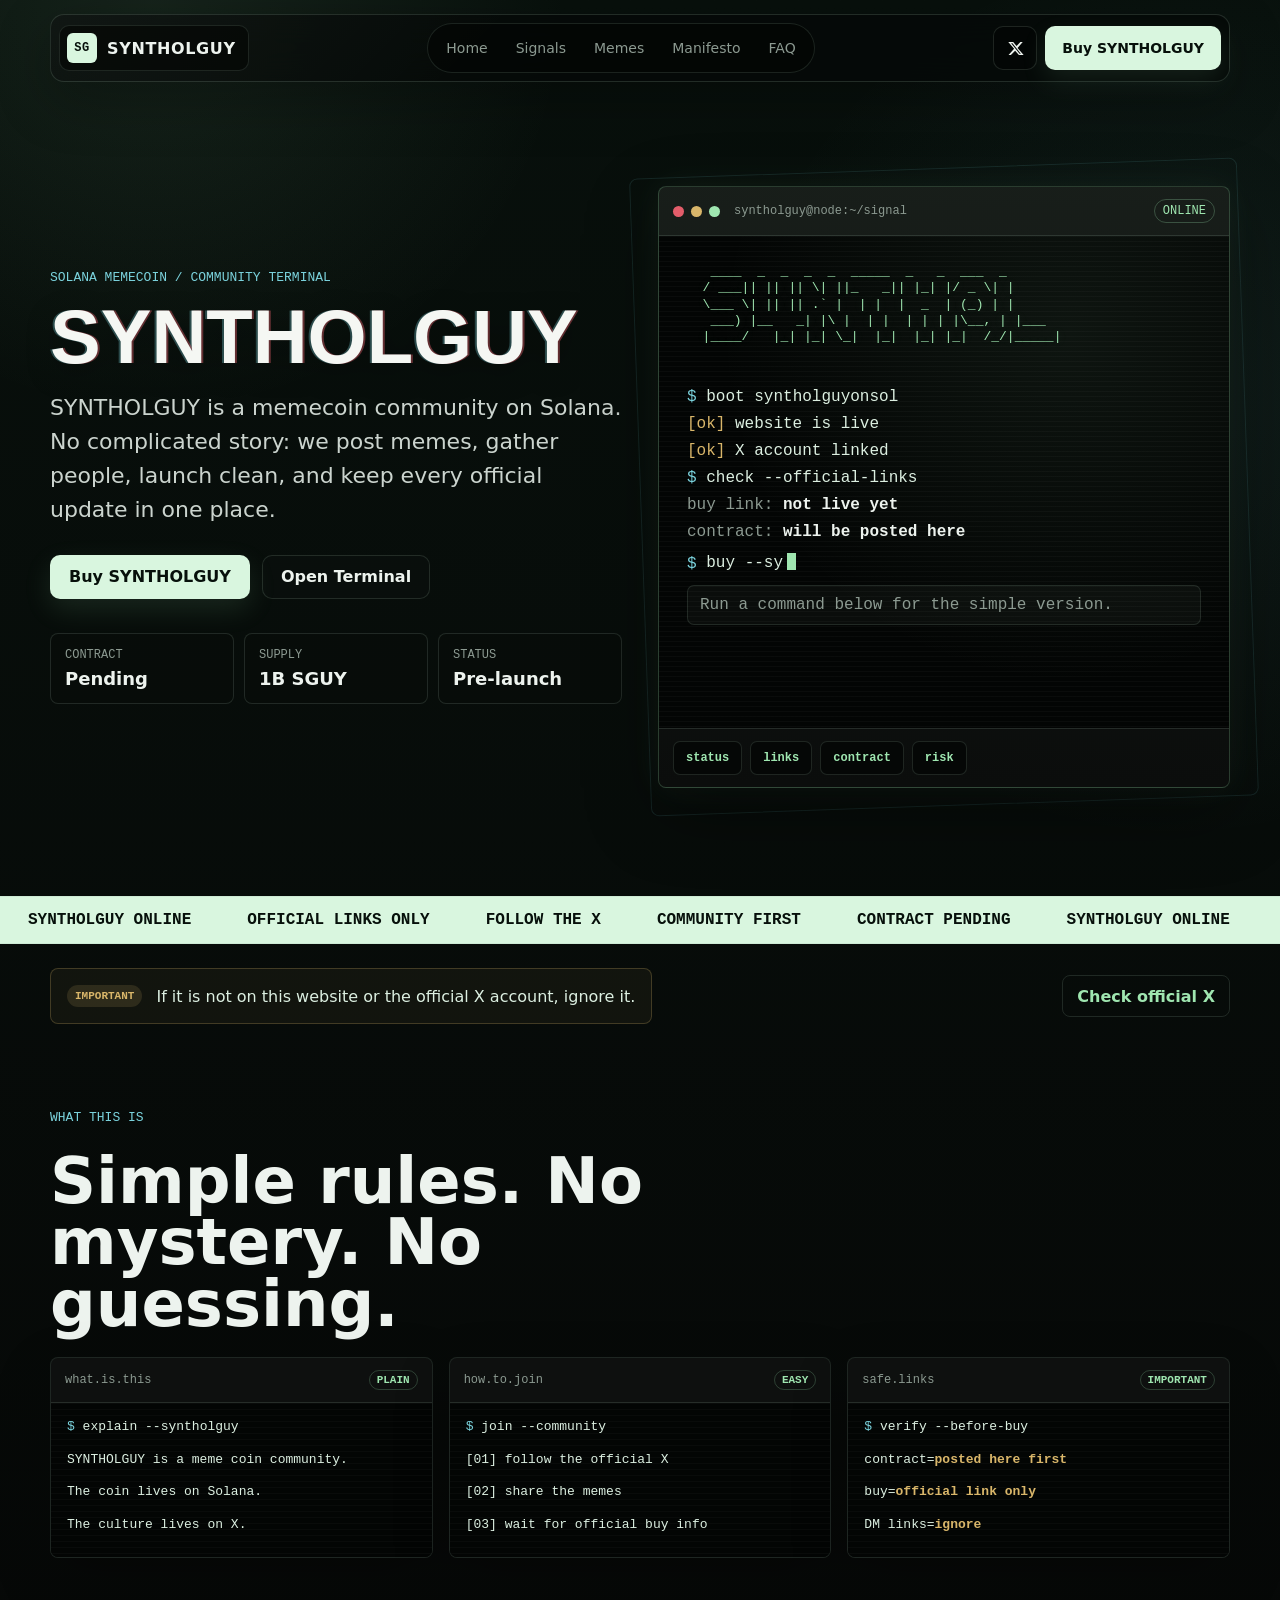
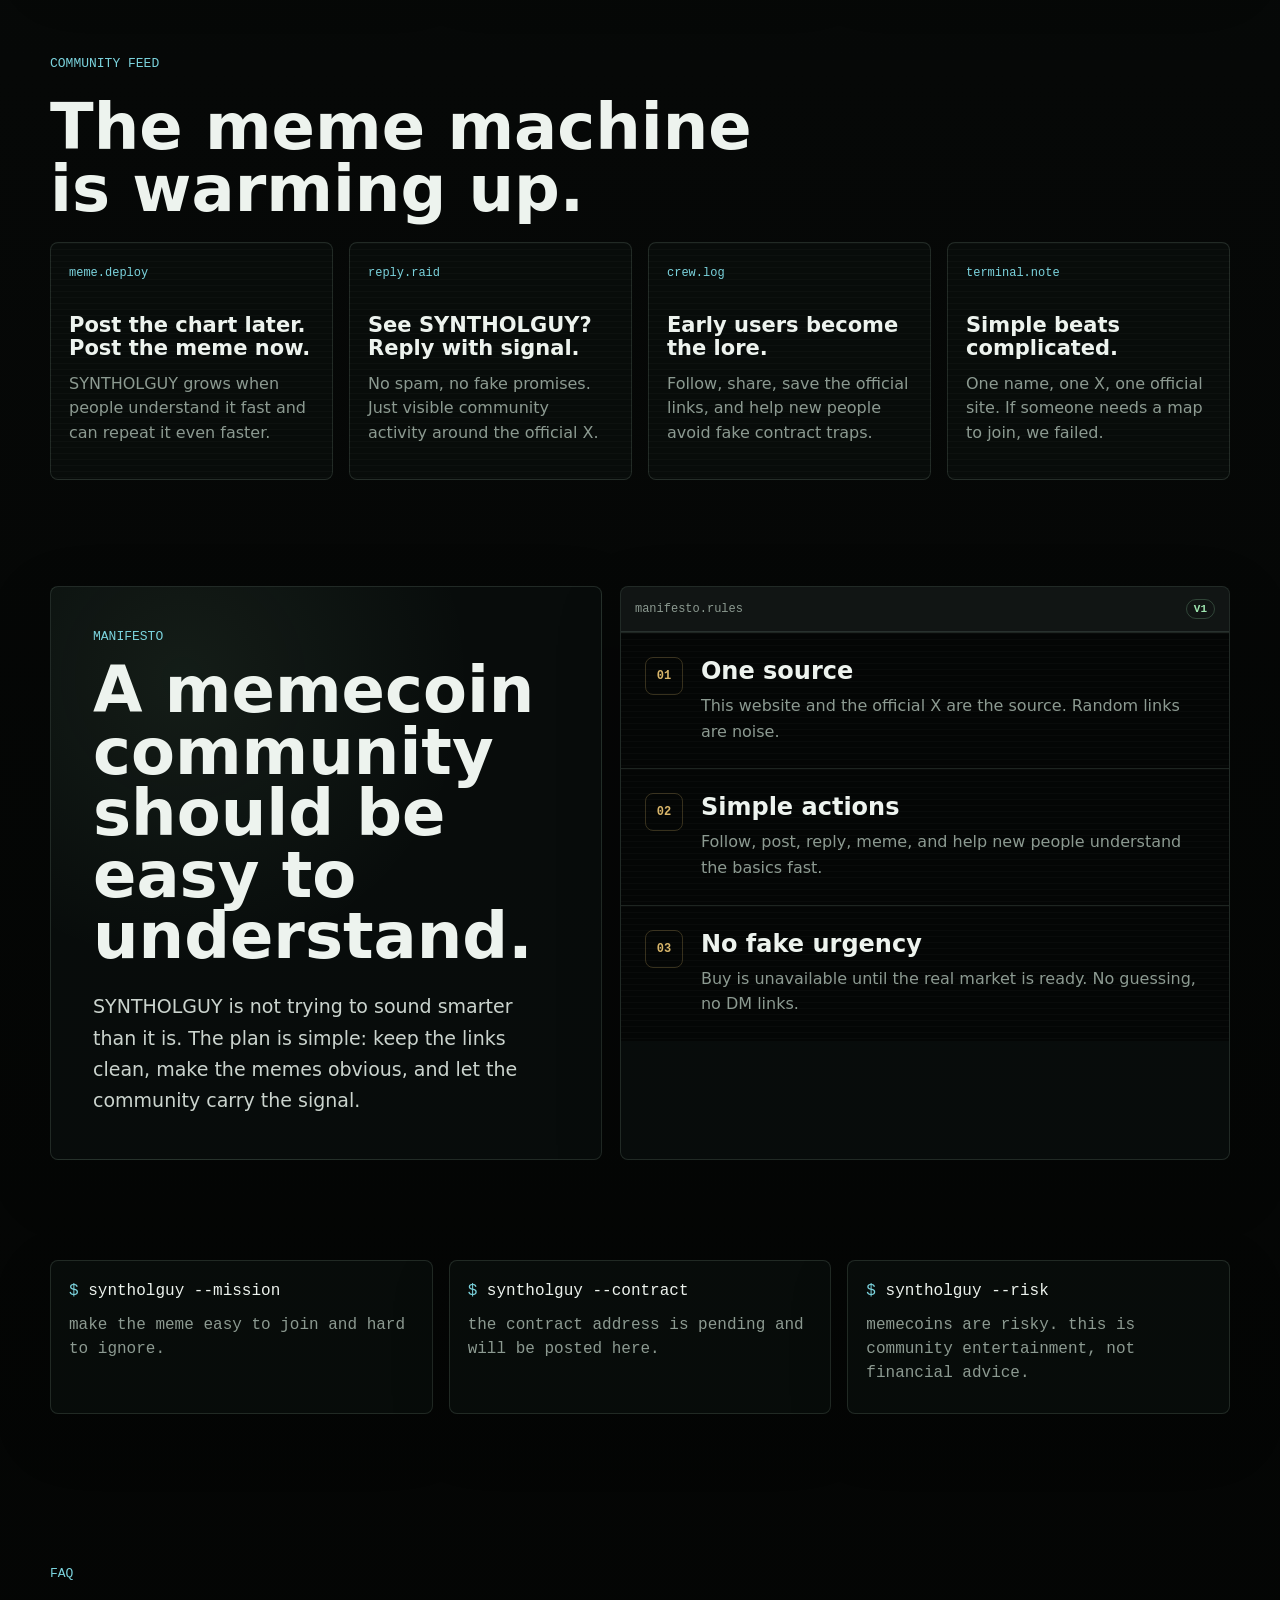
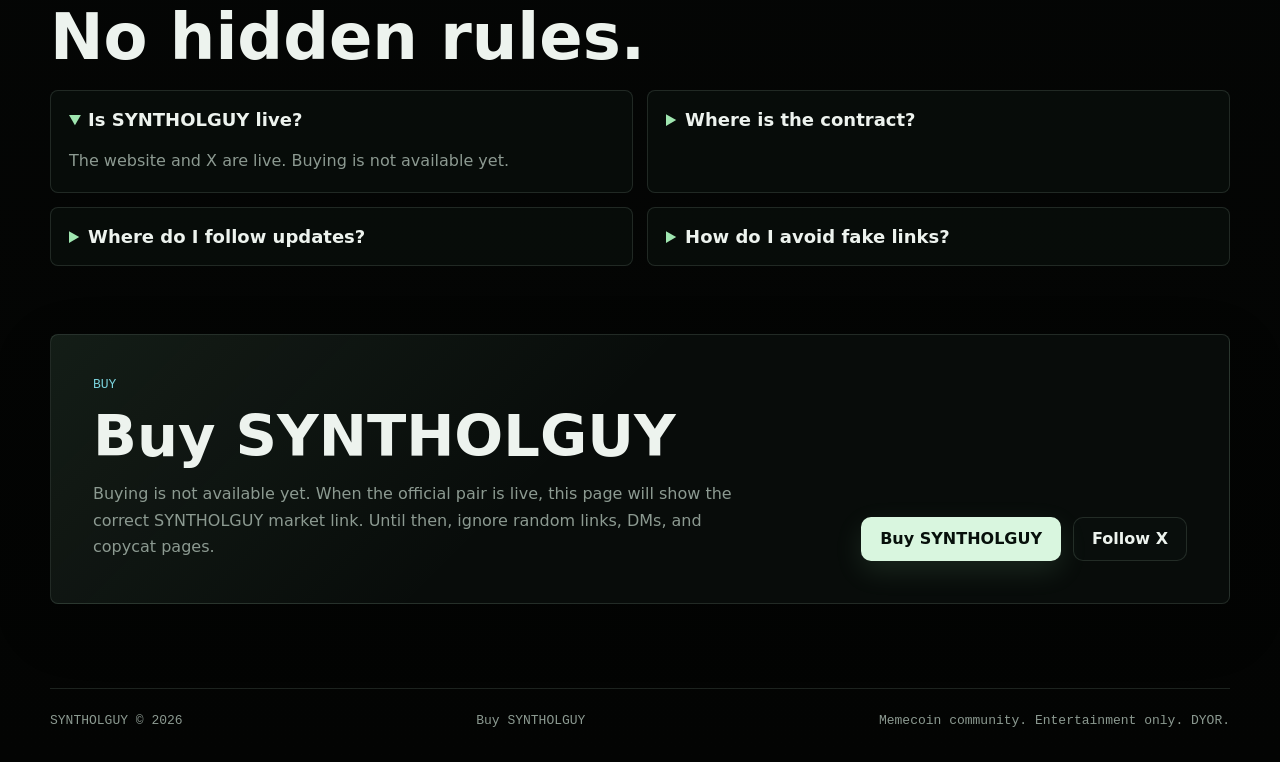
==== index.html @ f920317d "first for synthol guy" ====
<!DOCTYPE html>
<html lang="en">
<head>
  <meta charset="UTF-8">
  <meta name="viewport" content="width=device-width, initial-scale=1.0">
  <meta name="description" content="SYNTHOLGUY is a simple community memecoin hub on Solana. Follow the signal, join the memes, and wait for the official buy link.">
  <title>SYNTHOLGUY | Community Terminal</title>
  <link rel="stylesheet" href="styles.css">
</head>
<body>
  <div class="noise" aria-hidden="true"></div>

  <header class="site-header">
    <div class="nav-shell">
      <a class="brand" href="#top" aria-label="SYNTHOLGUY home">
        <span class="brand-mark">SG</span>
        <span>SYNTHOLGUY</span>
      </a>

      <nav class="nav-links" aria-label="Primary navigation">
        <a href="#top">Home</a>
        <a href="#signals">Signals</a>
        <a href="#memes">Memes</a>
        <a href="#manifesto">Manifesto</a>
        <a href="#faq">FAQ</a>
      </nav>

      <div class="nav-actions">
        <a class="x-link" href="https://x.com/syntholguyonsol" target="_blank" rel="noopener noreferrer" aria-label="SYNTHOLGUY on X">
          <svg viewBox="0 0 24 24" aria-hidden="true">
            <path d="M18.9 2.8h3.3l-7.3 8.4 8.6 10h-6.7l-5.3-6.2-6 6.2H2.2l7.8-8.9L1.8 2.8h6.9l4.8 5.6 5.4-5.6Zm-1.2 16.6h1.8L7.7 4.5H5.8l11.9 14.9Z"/>
          </svg>
        </a>
        <button class="nav-cta buy-unavailable" type="button" data-tooltip="Unavailable yet">Buy SYNTHOLGUY</button>
      </div>
    </div>
  </header>

  <main id="top">
    <section class="hero section-shell">
      <div class="hero-copy">
        <p class="eyebrow">Solana memecoin / community terminal</p>
        <h1>SYNTHOLGUY</h1>
        <p class="hero-lede">
          SYNTHOLGUY is a memecoin community on Solana. No complicated story:
          we post memes, gather people, launch clean, and keep every official update in one place.
        </p>

        <div class="hero-actions" aria-label="Primary actions">
          <button class="button primary buy-unavailable" type="button" data-tooltip="Unavailable yet">Buy SYNTHOLGUY</button>
          <a class="button ghost" href="#terminal">Open Terminal</a>
        </div>

        <dl class="quick-stats" aria-label="SYNTHOLGUY quick stats">
          <div>
            <dt>Contract</dt>
            <dd>Pending</dd>
          </div>
          <div>
            <dt>Supply</dt>
            <dd>1B SGUY</dd>
          </div>
          <div>
            <dt>Status</dt>
            <dd>Pre-launch</dd>
          </div>
        </dl>
      </div>

      <div class="hero-terminal-wrap" id="terminal">
        <div class="terminal-card">
          <div class="terminal-topbar">
            <div class="window-controls" aria-hidden="true">
              <span></span>
              <span></span>
              <span></span>
            </div>
            <span class="terminal-title">syntholguy@node:~/signal</span>
            <span class="terminal-status">ONLINE</span>
          </div>

          <div class="terminal-screen" aria-label="SYNTHOLGUY terminal screen">
            <pre class="ascii-logo" aria-hidden="true">
   ____  _  _  _  _  _____  _   _  ___  _
  / ___|| || || \| ||_   _|| |_| |/ _ \| |
  \___ \| || || .` |  | |  |  _  | (_) | |
   ___) |__   _| |\ |  | |  | | | |\__, | |___
  |____/   |_| |_| \_|  |_|  |_| |_|  /_/|_____|
            </pre>
            <div class="terminal-lines">
              <p><span class="prompt">$</span> boot syntholguyonsol</p>
              <p><span class="muted">[ok]</span> website is live</p>
              <p><span class="muted">[ok]</span> X account linked</p>
              <p><span class="prompt">$</span> check --official-links</p>
              <p class="output">buy link: <strong>not live yet</strong></p>
              <p class="output">contract: <strong>will be posted here</strong></p>
              <p><span class="prompt">$</span> <span id="typed-command">buy --syntholguy</span><span class="caret"></span></p>
              <div class="terminal-response" id="terminal-response" aria-live="polite">
                <p>Run a command below for the simple version.</p>
              </div>
            </div>
          </div>

          <div class="terminal-command-bar" aria-label="Terminal command shortcuts">
            <button type="button" data-terminal-command="status">status</button>
            <button type="button" data-terminal-command="links">links</button>
            <button type="button" data-terminal-command="contract">contract</button>
            <button type="button" data-terminal-command="risk">risk</button>
          </div>
        </div>
      </div>
    </section>

    <section class="ticker" aria-label="SYNTHOLGUY signal ticker">
      <div class="ticker-track">
        <span>SYNTHOLGUY ONLINE</span>
        <span>OFFICIAL LINKS ONLY</span>
        <span>FOLLOW THE X</span>
        <span>COMMUNITY FIRST</span>
        <span>CONTRACT PENDING</span>
        <span>SYNTHOLGUY ONLINE</span>
        <span>OFFICIAL LINKS ONLY</span>
        <span>FOLLOW THE X</span>
        <span>COMMUNITY FIRST</span>
        <span>CONTRACT PENDING</span>
      </div>
    </section>

    <section class="warning-strip section-shell" aria-label="Official link warning">
      <div>
        <span class="warning-label">Important</span>
        <p>If it is not on this website or the official X account, ignore it.</p>
      </div>
      <a href="https://x.com/syntholguyonsol" target="_blank" rel="noopener noreferrer">Check official X</a>
    </section>

    <section class="terminal-lab section-shell" id="signals">
      <div class="section-heading compact-heading">
        <p class="eyebrow">What this is</p>
        <h2>Simple rules. No mystery. No guessing.</h2>
      </div>

      <div class="terminal-grid">
        <article class="terminal-mini">
          <div class="terminal-mini-top">
            <span>what.is.this</span>
            <strong>plain</strong>
          </div>
          <div class="terminal-mini-body">
            <p><span>$</span> explain --syntholguy</p>
            <p>SYNTHOLGUY is a meme coin community.</p>
            <p>The coin lives on Solana.</p>
            <p>The culture lives on X.</p>
          </div>
        </article>

        <article class="terminal-mini">
          <div class="terminal-mini-top">
            <span>how.to.join</span>
            <strong>easy</strong>
          </div>
          <div class="terminal-mini-body">
            <p><span>$</span> join --community</p>
            <p>[01] follow the official X</p>
            <p>[02] share the memes</p>
            <p>[03] wait for official buy info</p>
          </div>
        </article>

        <article class="terminal-mini">
          <div class="terminal-mini-top">
            <span>safe.links</span>
            <strong>important</strong>
          </div>
          <div class="terminal-mini-body">
            <p><span>$</span> verify --before-buy</p>
            <p>contract=<strong>posted here first</strong></p>
            <p>buy=<strong>official link only</strong></p>
            <p>DM links=<strong>ignore</strong></p>
          </div>
        </article>
      </div>
    </section>

    <section class="meme-wall section-shell" id="memes">
      <div class="section-heading compact-heading">
        <p class="eyebrow">Community feed</p>
        <h2>The meme machine is warming up.</h2>
      </div>

      <div class="meme-grid">
        <article class="meme-card">
          <span>meme.deploy</span>
          <h3>Post the chart later. Post the meme now.</h3>
          <p>SYNTHOLGUY grows when people understand it fast and can repeat it even faster.</p>
        </article>
        <article class="meme-card">
          <span>reply.raid</span>
          <h3>See SYNTHOLGUY? Reply with signal.</h3>
          <p>No spam, no fake promises. Just visible community activity around the official X.</p>
        </article>
        <article class="meme-card">
          <span>crew.log</span>
          <h3>Early users become the lore.</h3>
          <p>Follow, share, save the official links, and help new people avoid fake contract traps.</p>
        </article>
        <article class="meme-card">
          <span>terminal.note</span>
          <h3>Simple beats complicated.</h3>
          <p>One name, one X, one official site. If someone needs a map to join, we failed.</p>
        </article>
      </div>
    </section>

    <section class="manifesto section-shell" id="manifesto">
      <div class="manifesto-panel">
        <div class="manifesto-copy">
          <p class="eyebrow">Manifesto</p>
          <h2>A memecoin community should be easy to understand.</h2>
          <p>
            SYNTHOLGUY is not trying to sound smarter than it is. The plan is simple:
            keep the links clean, make the memes obvious, and let the community carry the signal.
          </p>
        </div>

        <div class="manifesto-terminal" aria-label="SYNTHOLGUY manifesto rules">
          <div class="terminal-mini-top">
            <span>manifesto.rules</span>
            <strong>v1</strong>
          </div>
          <ol>
            <li>
              <span>01</span>
              <div>
                <h3>One source</h3>
                <p>This website and the official X are the source. Random links are noise.</p>
              </div>
            </li>
            <li>
              <span>02</span>
              <div>
                <h3>Simple actions</h3>
                <p>Follow, post, reply, meme, and help new people understand the basics fast.</p>
              </div>
            </li>
            <li>
              <span>03</span>
              <div>
                <h3>No fake urgency</h3>
                <p>Buy is unavailable until the real market is ready. No guessing, no DM links.</p>
              </div>
            </li>
          </ol>
        </div>
      </div>
    </section>

    <section class="console-strip section-shell" aria-label="Terminal commands">
      <div class="mini-terminal">
        <p><span>$</span> syntholguy --mission</p>
        <p>make the meme easy to join and hard to ignore.</p>
      </div>
      <div class="mini-terminal">
        <p><span>$</span> syntholguy --contract</p>
        <p>the contract address is pending and will be posted here.</p>
      </div>
      <div class="mini-terminal">
        <p><span>$</span> syntholguy --risk</p>
        <p>memecoins are risky. this is community entertainment, not financial advice.</p>
      </div>
    </section>

    <section class="faq section-shell" id="faq">
      <div class="section-heading compact-heading">
        <p class="eyebrow">FAQ</p>
        <h2>No hidden rules.</h2>
      </div>

      <div class="faq-grid">
        <details open>
          <summary>Is SYNTHOLGUY live?</summary>
          <p>The website and X are live. Buying is not available yet.</p>
        </details>
        <details>
          <summary>Where is the contract?</summary>
          <p>The contract is pending. When it is ready, it will be shown clearly on this website and official X.</p>
        </details>
        <details>
          <summary>Where do I follow updates?</summary>
          <p>The community hub is X for now: @syntholguyonsol.</p>
        </details>
        <details>
          <summary>How do I avoid fake links?</summary>
          <p>Use this site and the official X only. Ignore DMs, copycat pages, and random comments with links.</p>
        </details>
      </div>
    </section>

    <section class="join section-shell" id="buy">
      <div class="join-panel">
        <div>
          <p class="eyebrow">Buy</p>
          <h2>Buy SYNTHOLGUY</h2>
          <p>
            Buying is not available yet. When the official pair is live, this page will show the
            correct SYNTHOLGUY market link. Until then, ignore random links, DMs, and copycat pages.
          </p>
        </div>

        <div class="social-actions" aria-label="Social links">
          <button class="button primary buy-unavailable" type="button" aria-label="Buy SYNTHOLGUY unavailable" data-tooltip="Unavailable yet">Buy SYNTHOLGUY</button>
          <a class="button ghost" href="https://x.com/syntholguyonsol" target="_blank" rel="noopener noreferrer" aria-label="SYNTHOLGUY X link">Follow X</a>
        </div>
      </div>
    </section>
  </main>

  <footer class="site-footer">
    <span>SYNTHOLGUY © 2026</span>
    <button class="footer-buy buy-unavailable" type="button" data-tooltip="Unavailable yet">Buy SYNTHOLGUY</button>
    <span>Memecoin community. Entertainment only. DYOR.</span>
  </footer>

  <script src="script.js"></script>
</body>
</html>
---- styles.css ----
:root {
  color-scheme: dark;
  --bg: #060807;
  --panel: #0b100e;
  --panel-strong: #101713;
  --text: #edf3ee;
  --muted: #8c9a91;
  --line: rgba(151, 179, 160, 0.18);
  --green: #9fe6b0;
  --green-strong: #59c779;
  --cyan: #7bd3dd;
  --amber: #d9b66a;
  --red: #e35d6a;
  --yellow: #d9b66a;
  --shadow: 0 24px 70px rgba(0, 0, 0, 0.42);
  --display: Impact, Haettenschweiler, "Arial Narrow Bold", "Segoe UI Black", sans-serif;
  --mono: Consolas, "SFMono-Regular", "Courier New", monospace;
  --sans: Inter, "Segoe UI", system-ui, sans-serif;
}

* {
  box-sizing: border-box;
}

html {
  scroll-behavior: smooth;
}

body {
  min-height: 100vh;
  margin: 0;
  background:
    radial-gradient(circle at 12% 0%, rgba(159, 230, 176, 0.09), transparent 26rem),
    radial-gradient(circle at 92% 10%, rgba(123, 211, 221, 0.07), transparent 28rem),
    linear-gradient(180deg, #08100c 0%, var(--bg) 42%, #030403 100%);
  color: var(--text);
  font-family: var(--sans);
  overflow-x: hidden;
}

a {
  color: inherit;
  text-decoration: none;
}

button {
  border: 0;
  font: inherit;
}

.noise {
  position: fixed;
  inset: 0;
  z-index: -1;
  pointer-events: none;
  opacity: 0.16;
  background-image:
    linear-gradient(rgba(255, 255, 255, 0.035) 1px, transparent 1px),
    linear-gradient(90deg, rgba(255, 255, 255, 0.03) 1px, transparent 1px);
  background-size: 42px 42px;
  mask-image: linear-gradient(to bottom, #000, transparent 82%);
}

.site-header {
  position: sticky;
  top: 0;
  z-index: 10;
  width: min(1180px, calc(100% - 32px));
  margin: 0 auto;
  padding: 14px 0;
}

.nav-shell {
  display: flex;
  align-items: center;
  justify-content: space-between;
  gap: 16px;
  min-height: 62px;
  padding: 8px;
  border: 1px solid rgba(151, 179, 160, 0.2);
  border-radius: 14px;
  background:
    linear-gradient(135deg, rgba(217, 246, 223, 0.045), transparent 38%),
    rgba(6, 9, 8, 0.82);
  box-shadow: 0 18px 54px rgba(0, 0, 0, 0.28);
  backdrop-filter: blur(16px);
}

.brand,
.nav-links {
  border: 1px solid rgba(151, 179, 160, 0.16);
  background: rgba(4, 6, 5, 0.58);
}

.brand {
  display: inline-flex;
  align-items: center;
  gap: 10px;
  min-height: 44px;
  padding: 7px 12px 7px 7px;
  border-radius: 10px;
  font-weight: 700;
  letter-spacing: 0.04em;
  transition: background 180ms ease, border-color 180ms ease;
}

.brand:hover {
  border-color: rgba(217, 246, 223, 0.28);
  background: rgba(217, 246, 223, 0.045);
}

.brand-mark {
  display: grid;
  place-items: center;
  width: 30px;
  height: 30px;
  border-radius: 6px;
  background: #d9f6df;
  color: #07100b;
  font-family: var(--mono);
  font-size: 12px;
}

.nav-links {
  display: flex;
  gap: 4px;
  padding: 6px;
  border-radius: 999px;
}

.nav-links a {
  padding: 10px 12px;
  border-radius: 999px;
  color: var(--muted);
  font-size: 14px;
  transition: color 180ms ease, background 180ms ease;
}

.nav-links a:hover {
  color: var(--text);
  background: rgba(159, 230, 176, 0.08);
}

.nav-actions {
  display: inline-flex;
  align-items: center;
  gap: 8px;
}

.nav-cta,
.button,
.x-link {
  display: inline-flex;
  align-items: center;
  justify-content: center;
  min-height: 44px;
  border-radius: 10px;
  font-weight: 700;
}

.nav-cta {
  padding: 0 16px;
  border: 1px solid rgba(217, 246, 223, 0.3);
  background: #d9f6df;
  color: #07100b;
  font-size: 14px;
  white-space: nowrap;
  box-shadow: 0 10px 26px rgba(159, 230, 176, 0.1);
  transition: transform 180ms ease, box-shadow 180ms ease;
}

.nav-cta:hover {
  transform: translateY(-1px);
  box-shadow: 0 14px 32px rgba(159, 230, 176, 0.16);
}

.x-link {
  width: 44px;
  border: 1px solid rgba(151, 179, 160, 0.18);
  background: rgba(4, 6, 5, 0.62);
  color: var(--text);
  transition: border-color 180ms ease, background 180ms ease, transform 180ms ease;
}

.x-link:hover {
  transform: translateY(-1px);
  border-color: rgba(217, 246, 223, 0.3);
  background: rgba(217, 246, 223, 0.06);
}

.x-link svg {
  width: 17px;
  height: 17px;
  fill: currentColor;
}

.section-shell {
  width: min(1180px, calc(100% - 32px));
  margin: 0 auto;
}

.hero {
  display: grid;
  grid-template-columns: minmax(0, 1fr) minmax(420px, 1fr);
  align-items: center;
  gap: 36px;
  min-height: clamp(680px, calc(100vh - 100px), 860px);
  padding: 58px 0 76px;
}

.hero-copy {
  min-width: 0;
}

.eyebrow {
  margin: 0 0 16px;
  color: var(--cyan);
  font-family: var(--mono);
  font-size: 13px;
  text-transform: uppercase;
}

h1,
h2,
h3,
p {
  margin-top: 0;
}

h1 {
  margin-bottom: 18px;
  font-size: clamp(48px, 6vw, 76px);
  line-height: 0.94;
  letter-spacing: 0;
  font-family: var(--display);
  font-weight: 900;
  text-transform: uppercase;
  white-space: nowrap;
  color: #f5f7f3;
  text-shadow:
    2px 0 0 rgba(227, 93, 106, 0.42),
    -2px 0 0 rgba(123, 211, 221, 0.3),
    0 8px 28px rgba(0, 0, 0, 0.34);
}

h2 {
  max-width: 760px;
  margin-bottom: 0;
  font-size: clamp(34px, 5vw, 68px);
  line-height: 0.96;
  letter-spacing: 0;
  font-weight: 800;
}

h3 {
  margin-bottom: 12px;
  font-size: 24px;
}

.hero-lede {
  max-width: 620px;
  margin-bottom: 28px;
  color: #cbd4ce;
  font-size: clamp(18px, 2vw, 22px);
  line-height: 1.55;
}

.hero-actions,
.social-actions {
  display: flex;
  flex-wrap: wrap;
  gap: 12px;
}

.button {
  padding: 0 18px;
  border: 1px solid transparent;
  transition: transform 180ms ease, border-color 180ms ease, background 180ms ease;
}

.button:hover {
  transform: translateY(-2px);
}

.button.primary {
  background: #d9f6df;
  color: #07100b;
  box-shadow: 0 10px 28px rgba(159, 230, 176, 0.12);
}

.button.ghost {
  border-color: var(--line);
  background: rgba(11, 16, 14, 0.78);
  color: var(--text);
}

.buy-unavailable {
  position: relative;
  cursor: not-allowed;
}

.buy-unavailable::after {
  content: attr(data-tooltip);
  position: absolute;
  left: 50%;
  bottom: calc(100% + 10px);
  z-index: 20;
  width: max-content;
  max-width: 180px;
  padding: 7px 9px;
  border: 1px solid rgba(217, 246, 223, 0.24);
  border-radius: 7px;
  background: rgba(4, 6, 5, 0.96);
  color: var(--green);
  font-family: var(--mono);
  font-size: 11px;
  font-weight: 700;
  letter-spacing: 0;
  line-height: 1;
  opacity: 0;
  pointer-events: none;
  text-transform: uppercase;
  transform: translate(-50%, 4px);
  transition: opacity 160ms ease, transform 160ms ease;
  white-space: nowrap;
  box-shadow: 0 14px 34px rgba(0, 0, 0, 0.34);
}

.buy-unavailable::before {
  content: "";
  position: absolute;
  left: 50%;
  bottom: calc(100% + 5px);
  z-index: 21;
  width: 8px;
  height: 8px;
  border-right: 1px solid rgba(217, 246, 223, 0.24);
  border-bottom: 1px solid rgba(217, 246, 223, 0.24);
  background: rgba(4, 6, 5, 0.96);
  opacity: 0;
  pointer-events: none;
  transform: translate(-50%, 4px) rotate(45deg);
  transition: opacity 160ms ease, transform 160ms ease;
}

.buy-unavailable:hover::after,
.buy-unavailable:focus-visible::after,
.buy-unavailable:hover::before,
.buy-unavailable:focus-visible::before {
  opacity: 1;
  transform: translate(-50%, 0);
}

.buy-unavailable:hover::before,
.buy-unavailable:focus-visible::before {
  transform: translate(-50%, 0) rotate(45deg);
}

.quick-stats {
  display: grid;
  grid-template-columns: repeat(3, minmax(0, 1fr));
  gap: 10px;
  max-width: 620px;
  margin: 34px 0 0;
}

.quick-stats div {
  min-width: 0;
  padding: 14px;
  border: 1px solid var(--line);
  border-radius: 8px;
  background: rgba(9, 13, 11, 0.72);
}

.quick-stats dt {
  margin-bottom: 6px;
  color: var(--muted);
  font-family: var(--mono);
  font-size: 12px;
  text-transform: uppercase;
}

.quick-stats dd {
  margin: 0;
  overflow-wrap: anywhere;
  font-size: 18px;
  font-weight: 700;
}

.hero-terminal-wrap {
  position: relative;
  min-width: 0;
}

.hero-terminal-wrap::before {
  content: "";
  position: absolute;
  inset: -18px;
  z-index: -1;
  border: 1px solid rgba(123, 211, 221, 0.12);
  border-radius: 8px;
  transform: rotate(-2deg);
}

.terminal-card {
  overflow: hidden;
  border: 1px solid rgba(159, 230, 176, 0.24);
  border-radius: 8px;
  background: linear-gradient(180deg, rgba(16, 23, 19, 0.98), rgba(5, 7, 6, 0.99));
  box-shadow: var(--shadow), 0 0 34px rgba(159, 230, 176, 0.08);
}

.terminal-topbar {
  display: grid;
  grid-template-columns: auto 1fr auto;
  align-items: center;
  gap: 14px;
  padding: 12px 14px;
  border-bottom: 1px solid var(--line);
  background: rgba(255, 255, 255, 0.03);
  font-family: var(--mono);
  font-size: 12px;
}

.window-controls {
  display: flex;
  gap: 7px;
}

.window-controls span {
  width: 11px;
  height: 11px;
  border-radius: 999px;
  background: var(--red);
}

.window-controls span:nth-child(2) {
  background: var(--yellow);
}

.window-controls span:nth-child(3) {
  background: var(--green);
}

.terminal-title {
  min-width: 0;
  overflow: hidden;
  color: var(--muted);
  text-overflow: ellipsis;
  white-space: nowrap;
}

.terminal-status {
  padding: 4px 8px;
  border: 1px solid rgba(159, 230, 176, 0.26);
  border-radius: 999px;
  color: var(--green);
}

.terminal-screen {
  min-height: 492px;
  padding: clamp(18px, 3vw, 28px);
  background:
    repeating-linear-gradient(180deg, rgba(255, 255, 255, 0.026) 0 1px, transparent 1px 5px),
    radial-gradient(circle at 72% 20%, rgba(159, 230, 176, 0.07), transparent 22rem),
    #030504;
  font-family: var(--mono);
}

.terminal-command-bar {
  display: flex;
  flex-wrap: wrap;
  gap: 8px;
  padding: 12px 14px;
  border-top: 1px solid var(--line);
  background: rgba(255, 255, 255, 0.025);
}

.terminal-command-bar button {
  min-height: 34px;
  padding: 0 12px;
  border: 1px solid rgba(151, 179, 160, 0.18);
  border-radius: 7px;
  background: rgba(4, 6, 5, 0.72);
  color: var(--green);
  cursor: pointer;
  font-family: var(--mono);
  font-size: 12px;
  font-weight: 700;
  transition: background 160ms ease, border-color 160ms ease, transform 160ms ease;
}

.terminal-command-bar button:hover,
.terminal-command-bar button:focus-visible {
  border-color: rgba(217, 246, 223, 0.3);
  background: rgba(217, 246, 223, 0.06);
  transform: translateY(-1px);
}

.ascii-logo {
  margin: 0 0 26px;
  color: var(--green);
  font-size: clamp(8px, 1.2vw, 13px);
  line-height: 1.25;
  white-space: pre;
  text-shadow: 0 0 10px rgba(159, 230, 176, 0.18);
}

.terminal-lines {
  display: grid;
  gap: 9px;
  color: #dcefe1;
  font-size: clamp(13px, 1.4vw, 16px);
}

.terminal-lines p {
  margin: 0;
  overflow-wrap: anywhere;
}

.terminal-response {
  margin-top: 4px;
  padding: 10px 12px;
  border: 1px solid rgba(151, 179, 160, 0.16);
  border-radius: 7px;
  background: rgba(217, 246, 223, 0.035);
  color: var(--muted);
}

.terminal-response p {
  margin: 0;
}

.prompt {
  color: var(--cyan);
}

.muted {
  color: var(--amber);
}

.output {
  color: var(--muted);
}

.output strong {
  color: var(--text);
}

.caret {
  display: inline-block;
  width: 9px;
  height: 1.1em;
  margin-left: 4px;
  transform: translateY(3px);
  background: var(--green);
  animation: blink 1s steps(2, start) infinite;
}

@keyframes blink {
  50% {
    opacity: 0;
  }
}

.ticker {
  overflow: hidden;
  border-block: 1px solid var(--line);
  background: #d9f6df;
  color: #07100b;
  font-family: var(--mono);
  font-weight: 700;
}

.ticker-track {
  display: flex;
  width: max-content;
  animation: ticker 24s linear infinite;
}

.ticker span {
  padding: 14px 28px;
  white-space: nowrap;
}

@keyframes ticker {
  to {
    transform: translateX(-50%);
  }
}

.manifesto {
  padding: 86px 0 44px;
}

.manifesto-panel {
  display: grid;
  grid-template-columns: minmax(0, 0.95fr) minmax(420px, 1.05fr);
  gap: 18px;
  align-items: stretch;
}

.manifesto-copy,
.manifesto-terminal {
  border: 1px solid var(--line);
  border-radius: 8px;
  background: rgba(10, 15, 13, 0.78);
  box-shadow: 0 22px 64px rgba(0, 0, 0, 0.22);
}

.manifesto-copy {
  display: flex;
  flex-direction: column;
  justify-content: space-between;
  min-height: 420px;
  padding: clamp(24px, 4vw, 42px);
  background:
    radial-gradient(circle at 24% 16%, rgba(159, 230, 176, 0.08), transparent 18rem),
    rgba(10, 15, 13, 0.78);
}

.manifesto-copy h2 {
  max-width: 620px;
  margin-bottom: 24px;
}

.manifesto-copy > p:last-child {
  max-width: 620px;
  margin-bottom: 0;
  color: #cbd4ce;
  font-size: 19px;
  line-height: 1.65;
}

.manifesto-terminal {
  overflow: hidden;
}

.manifesto-terminal ol {
  display: grid;
  gap: 0;
  margin: 0;
  padding: 0;
  list-style: none;
}

.manifesto-terminal li {
  display: grid;
  grid-template-columns: auto 1fr;
  gap: 18px;
  padding: 24px;
  border-top: 1px solid var(--line);
  background:
    repeating-linear-gradient(180deg, rgba(255, 255, 255, 0.018) 0 1px, transparent 1px 6px),
    rgba(3, 5, 4, 0.72);
}

.manifesto-terminal li > span {
  display: grid;
  place-items: center;
  width: 38px;
  height: 38px;
  border: 1px solid rgba(217, 182, 106, 0.24);
  border-radius: 8px;
  color: var(--amber);
  font-family: var(--mono);
  font-size: 12px;
  font-weight: 700;
}

.manifesto-terminal h3 {
  margin-bottom: 8px;
  font-size: 24px;
}

.manifesto-terminal p {
  margin-bottom: 0;
  color: var(--muted);
  line-height: 1.6;
}

.warning-strip {
  padding: 24px 0 0;
}

.warning-strip > div,
.warning-strip {
  display: flex;
  align-items: center;
  gap: 14px;
}

.warning-strip {
  justify-content: space-between;
}

.warning-strip > div {
  min-width: 0;
  flex-wrap: wrap;
  padding: 16px;
  border: 1px solid rgba(217, 182, 106, 0.24);
  border-radius: 8px;
  background: rgba(217, 182, 106, 0.055);
}

.warning-label {
  padding: 5px 8px;
  border-radius: 999px;
  background: rgba(217, 182, 106, 0.14);
  color: var(--amber);
  font-family: var(--mono);
  font-size: 11px;
  font-weight: 700;
  text-transform: uppercase;
}

.warning-strip p {
  margin: 0;
  color: #dcefe1;
}

.warning-strip a {
  display: inline-flex;
  align-items: center;
  justify-content: center;
  min-height: 42px;
  padding: 0 14px;
  border: 1px solid var(--line);
  border-radius: 8px;
  color: var(--green);
  font-weight: 700;
  white-space: nowrap;
}

.section-heading {
  display: grid;
  gap: 10px;
  margin-bottom: 34px;
}

.compact-heading {
  margin-bottom: 22px;
}

.terminal-lab {
  padding: 86px 0 26px;
}

.terminal-grid {
  display: grid;
  grid-template-columns: repeat(3, minmax(0, 1fr));
  gap: 16px;
}

.terminal-mini {
  overflow: hidden;
  border: 1px solid rgba(151, 179, 160, 0.18);
  border-radius: 8px;
  background: rgba(5, 8, 7, 0.82);
  box-shadow: 0 20px 56px rgba(0, 0, 0, 0.22);
}

.terminal-mini-top {
  display: flex;
  align-items: center;
  justify-content: space-between;
  gap: 12px;
  padding: 12px 14px;
  border-bottom: 1px solid var(--line);
  background: rgba(255, 255, 255, 0.035);
  color: var(--muted);
  font-family: var(--mono);
  font-size: 12px;
}

.terminal-mini-top strong {
  padding: 3px 7px;
  border: 1px solid rgba(159, 230, 176, 0.22);
  border-radius: 999px;
  color: var(--green);
  font-size: 11px;
  text-transform: uppercase;
}

.terminal-mini-body {
  display: grid;
  gap: 8px;
  min-height: 154px;
  padding: 16px;
  background:
    repeating-linear-gradient(180deg, rgba(255, 255, 255, 0.022) 0 1px, transparent 1px 6px),
    #030504;
  color: #dcefe1;
  font-family: var(--mono);
  font-size: 13px;
}

.terminal-mini-body p {
  margin: 0;
  overflow-wrap: anywhere;
}

.terminal-mini-body span {
  color: var(--cyan);
}

.terminal-mini-body strong {
  color: var(--amber);
}

.feature-grid {
  display: grid;
  grid-template-columns: repeat(3, minmax(0, 1fr));
  gap: 16px;
}

.meme-wall,
.faq {
  padding: 72px 0 20px;
}

.meme-grid {
  display: grid;
  grid-template-columns: repeat(4, minmax(0, 1fr));
  gap: 16px;
}

.meme-card {
  min-height: 238px;
  padding: 18px;
  border: 1px solid var(--line);
  border-radius: 8px;
  background:
    repeating-linear-gradient(180deg, rgba(255, 255, 255, 0.018) 0 1px, transparent 1px 6px),
    rgba(10, 15, 13, 0.76);
}

.meme-card span {
  display: inline-flex;
  margin-bottom: 34px;
  color: var(--cyan);
  font-family: var(--mono);
  font-size: 12px;
}

.meme-card h3 {
  font-size: 21px;
  line-height: 1.08;
}

.meme-card p {
  margin-bottom: 0;
  color: var(--muted);
  line-height: 1.55;
}

.faq-grid {
  display: grid;
  grid-template-columns: repeat(2, minmax(0, 1fr));
  gap: 14px;
}

.faq details {
  border: 1px solid var(--line);
  border-radius: 8px;
  background: rgba(10, 15, 13, 0.76);
  overflow: hidden;
}

.faq summary {
  cursor: pointer;
  padding: 18px;
  color: var(--text);
  font-size: 18px;
  font-weight: 800;
}

.faq summary::marker {
  color: var(--green);
}

.faq details p {
  margin: 0;
  padding: 0 18px 18px;
  color: var(--muted);
  line-height: 1.6;
}

.feature-card,
.mini-terminal,
.join-panel {
  border: 1px solid var(--line);
  border-radius: 8px;
  background: rgba(10, 15, 13, 0.76);
  box-shadow: 0 20px 60px rgba(0, 0, 0, 0.2);
}

.feature-card {
  padding: 22px;
}

.feature-card p {
  margin-bottom: 0;
  color: var(--muted);
  line-height: 1.6;
}

.feature-index {
  display: inline-flex;
  margin-bottom: 42px;
  color: var(--amber);
  font-family: var(--mono);
}

.console-strip {
  display: grid;
  grid-template-columns: repeat(3, minmax(0, 1fr));
  gap: 16px;
  padding: 56px 0 80px;
}

.mini-terminal {
  min-height: 136px;
  padding: 18px;
  font-family: var(--mono);
}

.mini-terminal p {
  margin-bottom: 10px;
  color: var(--muted);
  line-height: 1.5;
}

.mini-terminal p:first-child {
  color: var(--text);
}

.mini-terminal span {
  color: var(--cyan);
}

.join {
  padding-top: 48px;
  padding-bottom: 84px;
}

.join-panel {
  display: grid;
  grid-template-columns: minmax(0, 1fr) auto;
  align-items: end;
  gap: 28px;
  padding: clamp(24px, 4vw, 42px);
  background:
    linear-gradient(135deg, rgba(159, 230, 176, 0.08), transparent 44%),
    rgba(10, 15, 13, 0.84);
}

.join-panel h2 {
  margin-top: 8px;
  margin-bottom: 16px;
  font-size: clamp(36px, 4.5vw, 58px);
  line-height: 1;
}

.join-panel p:last-child {
  max-width: 660px;
  margin-bottom: 0;
  color: var(--muted);
  line-height: 1.65;
}

.social-actions {
  justify-content: flex-end;
}

.site-footer {
  display: flex;
  flex-wrap: wrap;
  gap: 12px;
  justify-content: space-between;
  width: min(1180px, calc(100% - 32px));
  margin: 0 auto;
  padding: 24px 0 34px;
  border-top: 1px solid var(--line);
  color: var(--muted);
  font-family: var(--mono);
  font-size: 13px;
}

.footer-buy {
  padding: 0;
  background: transparent;
  color: var(--muted);
  font-family: var(--mono);
  font-size: 13px;
}

@media (max-width: 920px) {
  .site-header {
    gap: 10px;
  }

  .nav-links {
    display: none;
  }

  .hero {
    grid-template-columns: 1fr;
    min-height: auto;
    padding-top: 42px;
  }

  .hero-terminal-wrap::before {
    inset: -10px;
  }

  .manifesto-panel,
  .feature-grid,
  .terminal-grid,
  .meme-grid,
  .faq-grid,
  .console-strip,
  .join-panel {
    grid-template-columns: 1fr;
  }

  .social-actions {
    justify-content: flex-start;
  }

  .warning-strip {
    display: grid;
  }

  .warning-strip a {
    width: 100%;
  }
}

@media (max-width: 560px) {
  .site-header,
  .section-shell,
  .site-footer {
    width: calc(100% - 22px);
    max-width: 368px;
    margin-left: 11px;
    margin-right: auto;
  }

  .site-header {
    padding-top: 10px;
  }

  .nav-shell {
    min-height: 56px;
    gap: 8px;
    padding: 6px;
  }

  .brand {
    font-size: 13px;
  }

  .brand-mark {
    width: 28px;
    height: 28px;
  }

  .nav-cta {
    min-height: 38px;
    padding: 0 10px;
    font-size: 12px;
  }

  .x-link {
    width: 38px;
    min-height: 38px;
  }

  .nav-actions {
    gap: 6px;
  }

  .hero {
    gap: 34px;
    padding-bottom: 54px;
  }

  h1 {
    font-size: clamp(38px, 10vw, 44px);
  }

  .quick-stats {
    grid-template-columns: 1fr;
  }

  .terminal-lab {
    padding-top: 58px;
  }

  .terminal-screen {
    min-height: 420px;
    overflow: hidden;
  }

  .terminal-command-bar {
    display: grid;
    grid-template-columns: repeat(2, minmax(0, 1fr));
  }

  .ascii-logo {
    font-size: 6px;
  }

  .hero-actions,
  .social-actions {
    display: grid;
    grid-template-columns: 1fr;
  }

  .manifesto-copy {
    min-height: auto;
  }

  .manifesto-terminal li {
    grid-template-columns: 1fr;
    gap: 12px;
  }

  .meme-wall,
  .faq {
    padding-top: 54px;
  }
}

@media (prefers-reduced-motion: reduce) {
  *,
  *::before,
  *::after {
    scroll-behavior: auto !important;
    animation-duration: 0.001ms !important;
    animation-iteration-count: 1 !important;
    transition-duration: 0.001ms !important;
  }
}
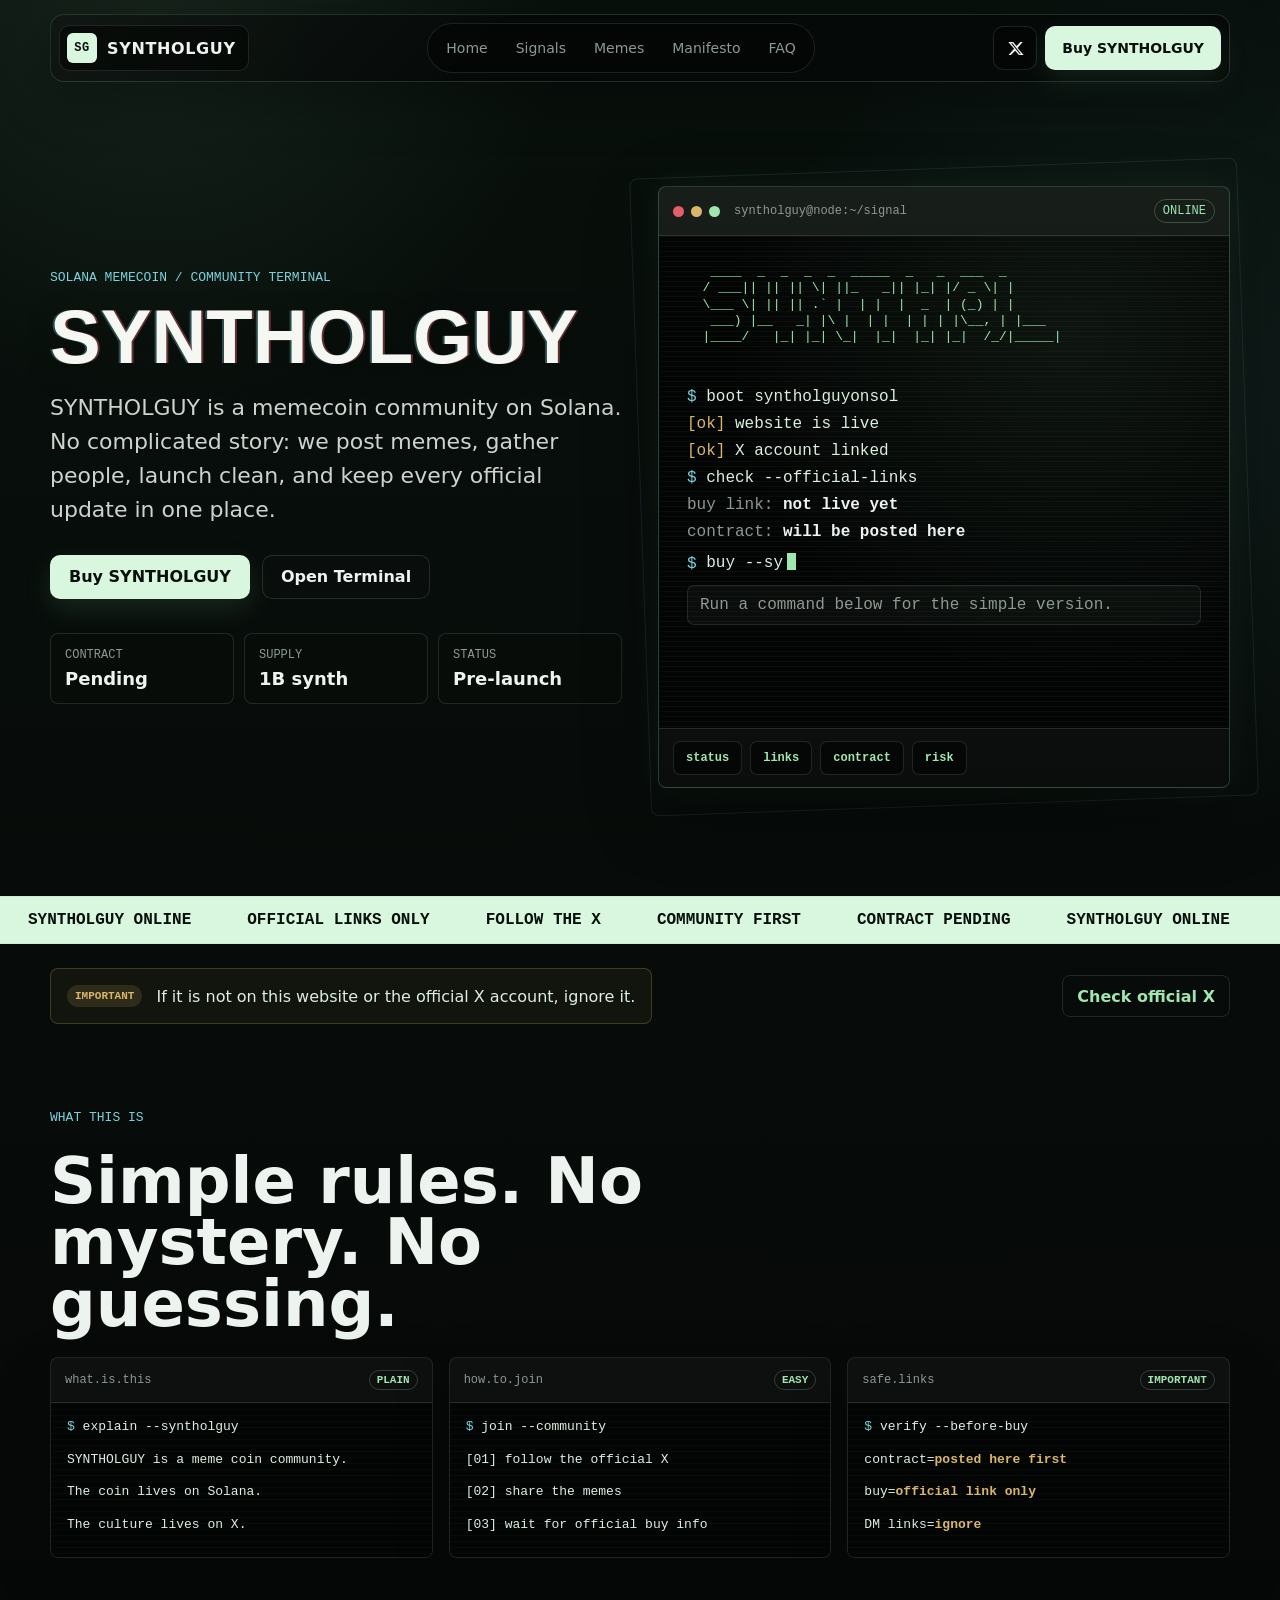
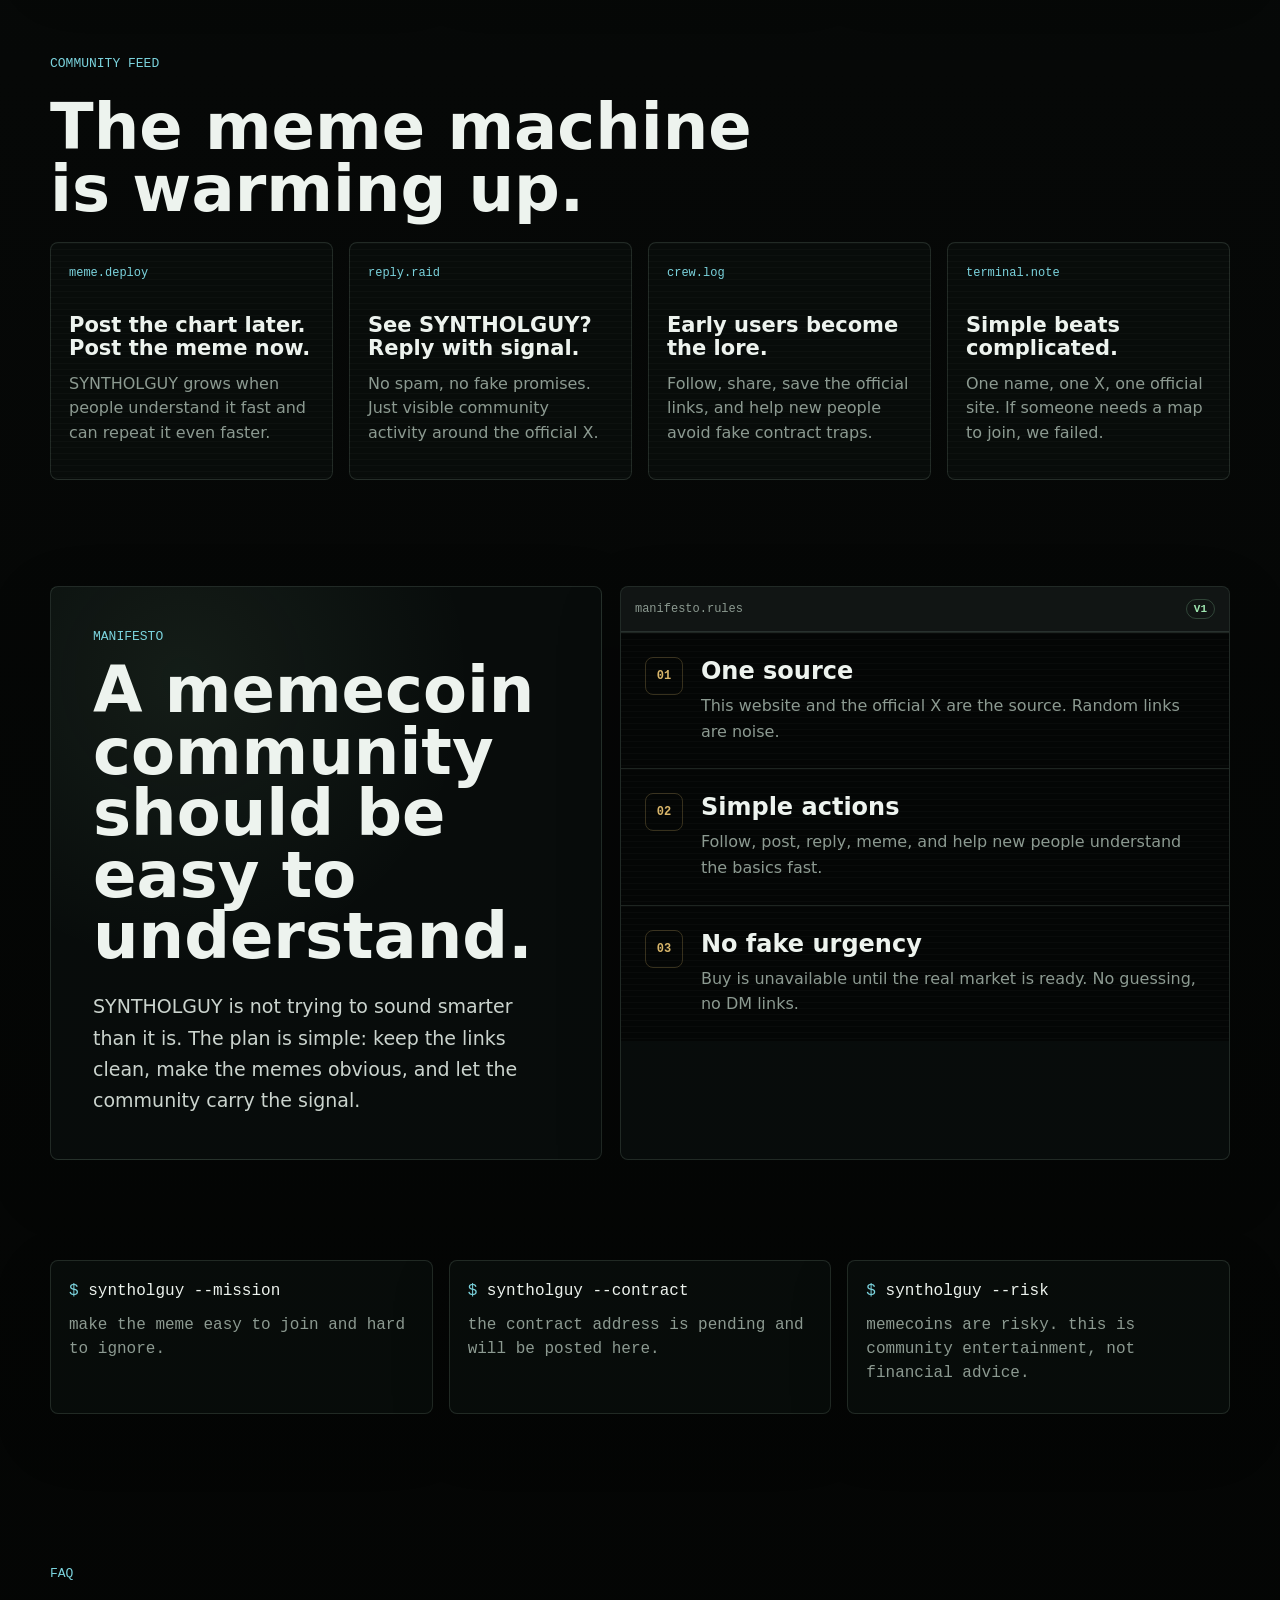
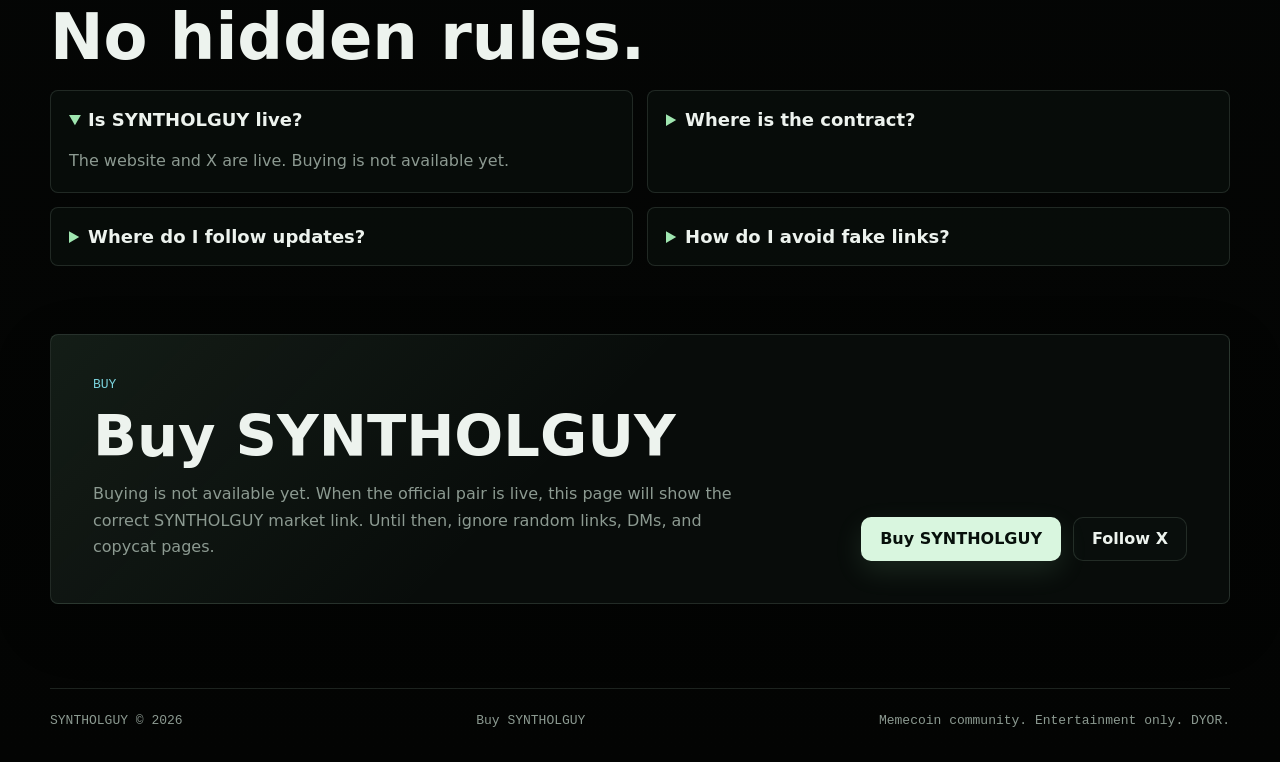
==== commit 34fc68dd: "update supply label" ====
--- a/index.html
+++ b/index.html
@@ -58,7 +58,7 @@
           </div>
           <div>
             <dt>Supply</dt>
-            <dd>1B SGUY</dd>
+            <dd>1B synth</dd>
           </div>
           <div>
             <dt>Status</dt>
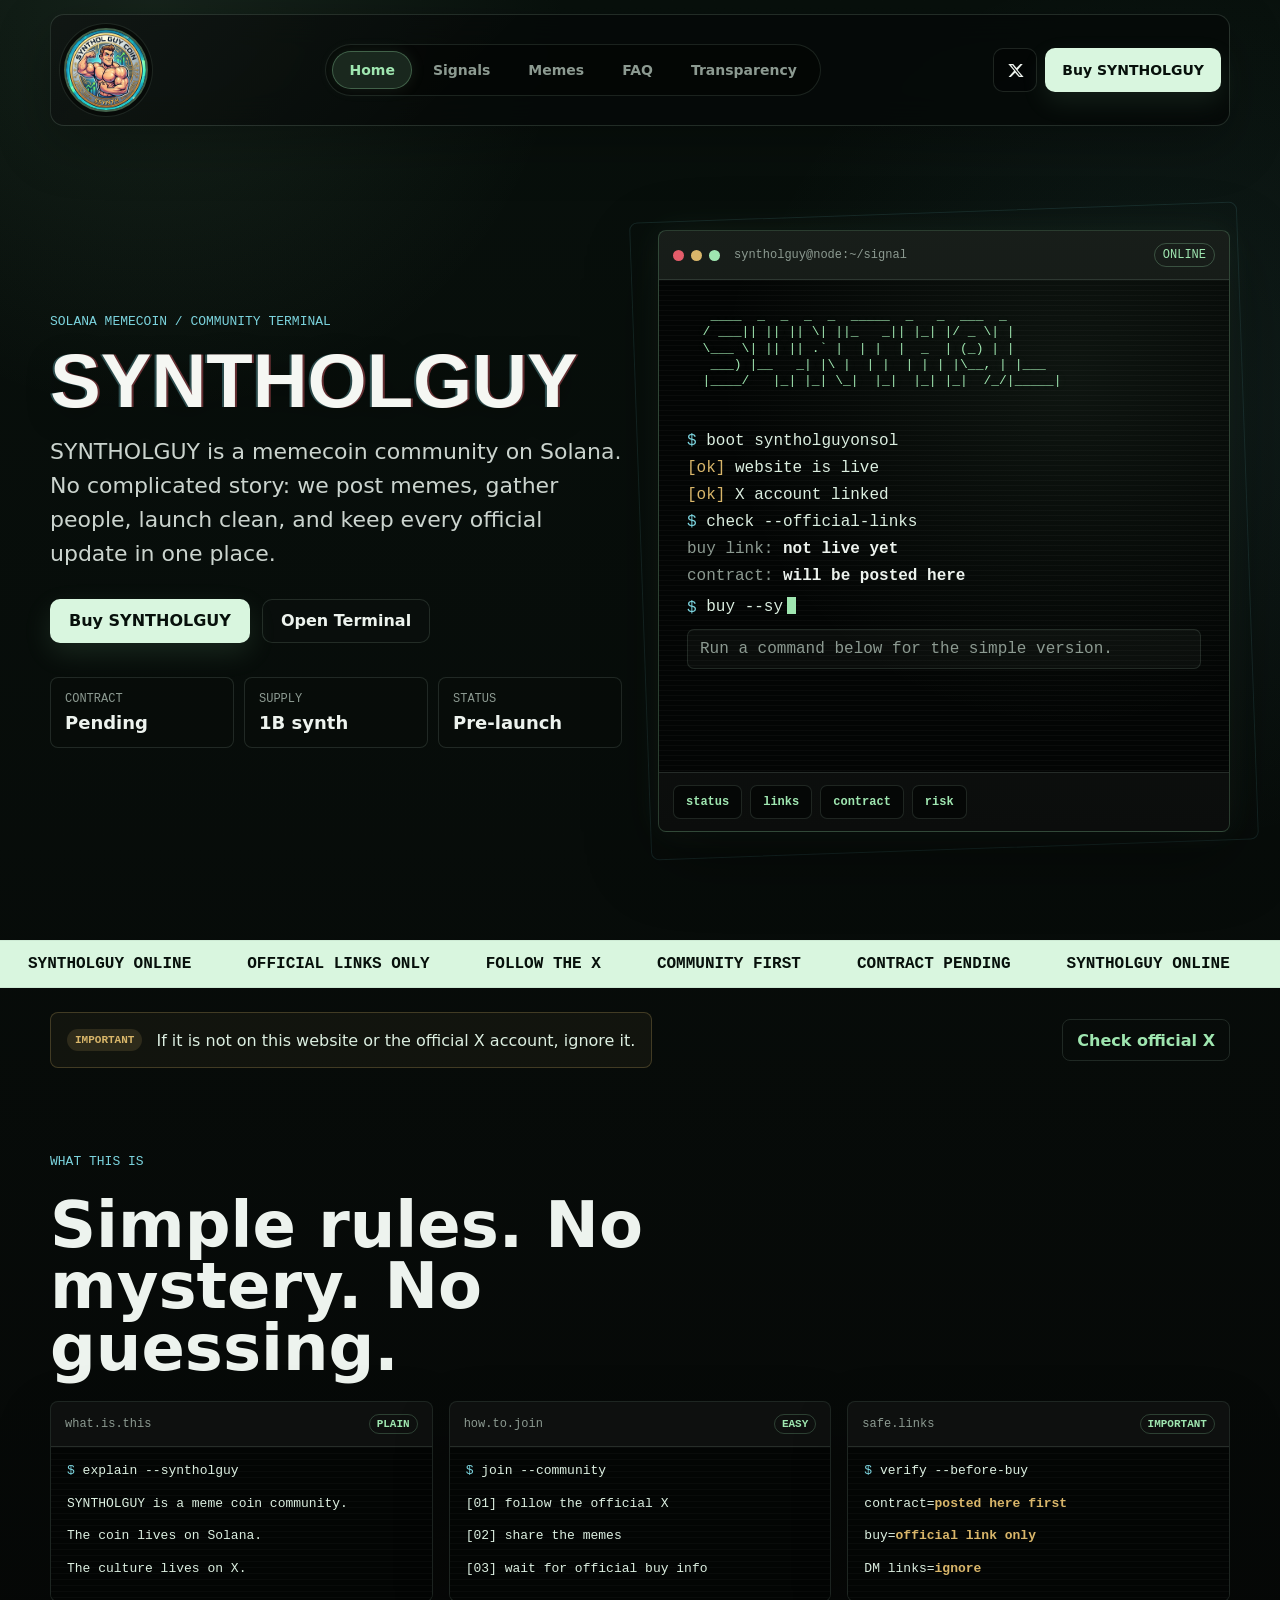
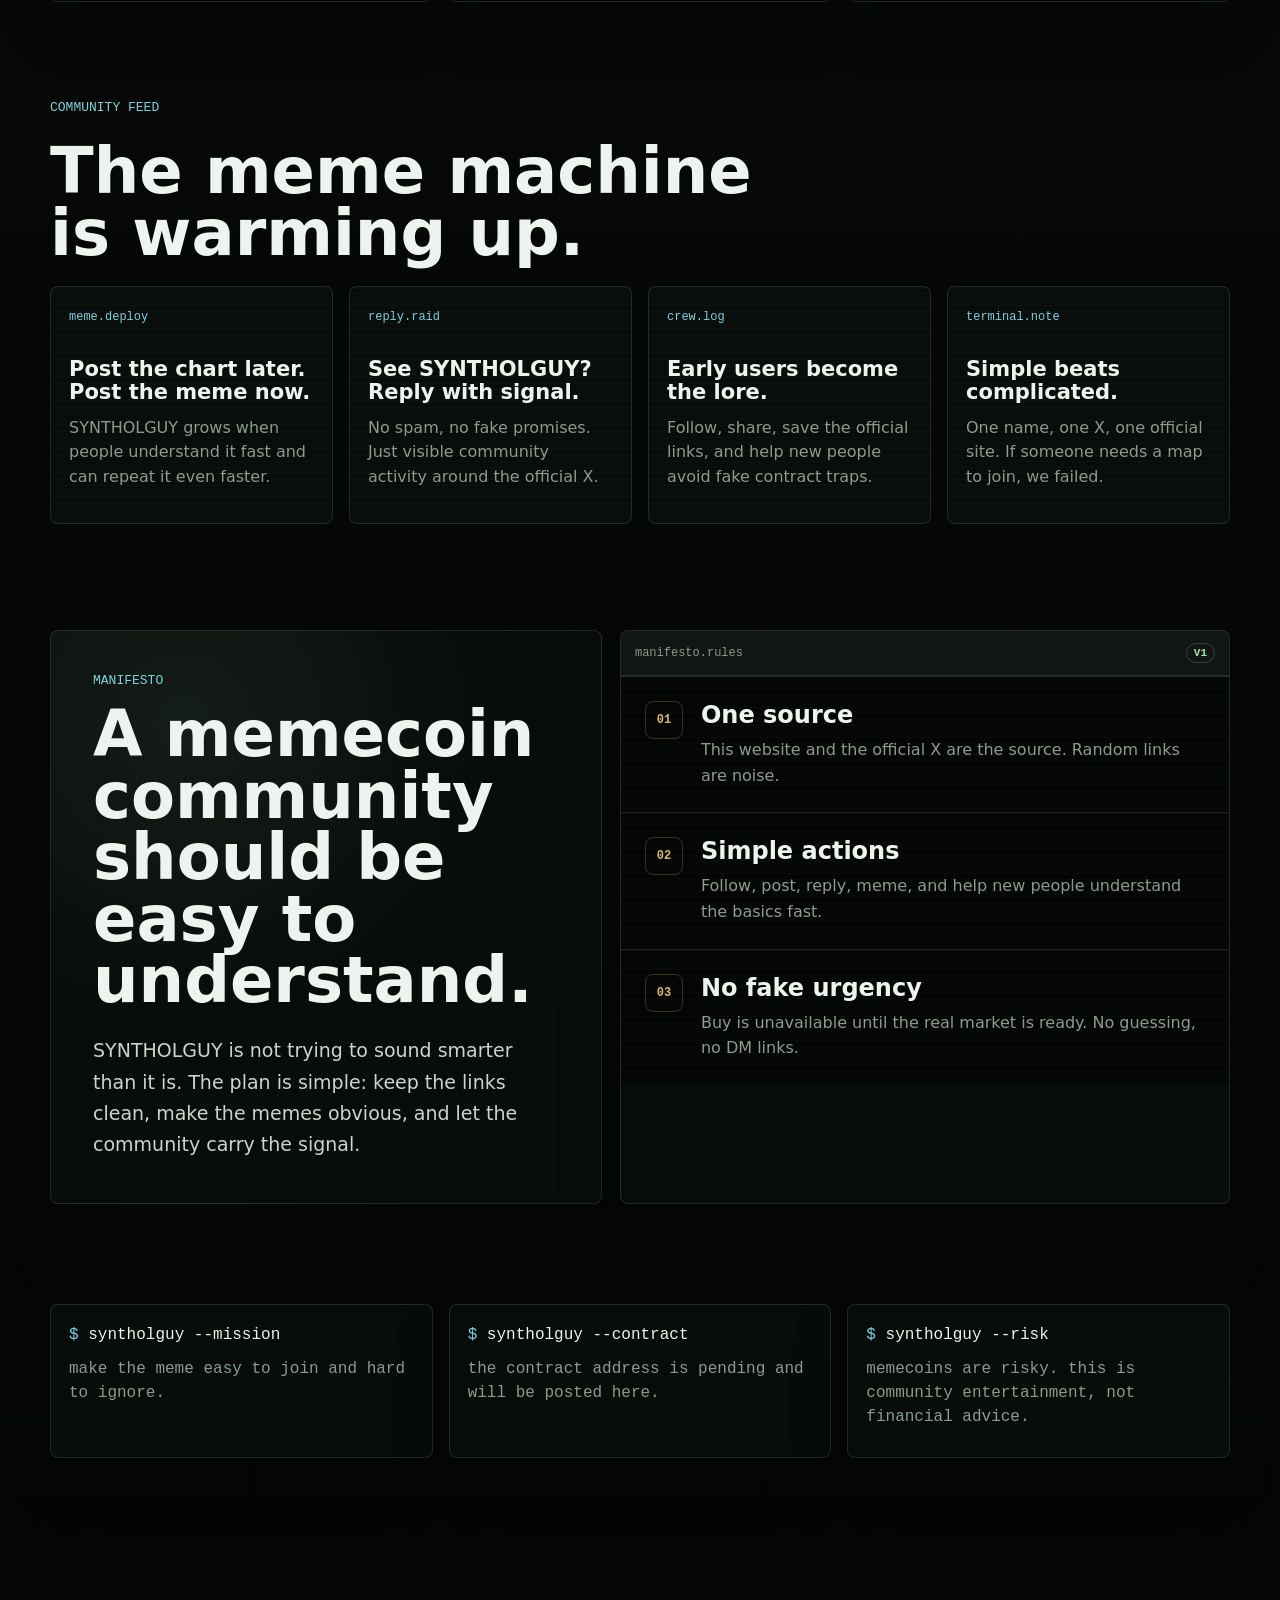
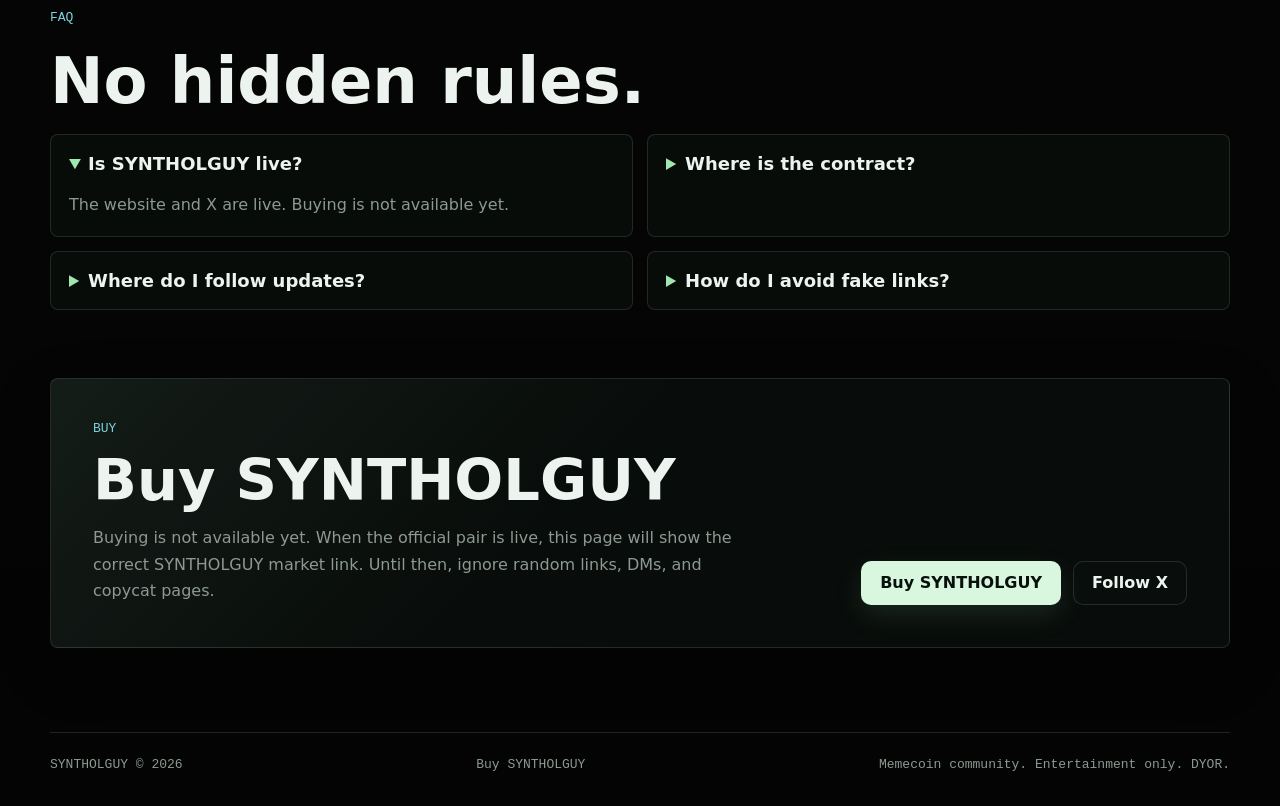
==== commit fc5f0dbb: "feat: add dedicated transparency page, integrate logo, and refine navigation" ====
--- a/index.html
+++ b/index.html
@@ -13,16 +13,15 @@
   <header class="site-header">
     <div class="nav-shell">
       <a class="brand" href="#top" aria-label="SYNTHOLGUY home">
-        <span class="brand-mark">SG</span>
-        <span>SYNTHOLGUY</span>
+        <img src="synthollogo.png" alt="SYNTHOLGUY" class="brand-logo">
       </a>
 
       <nav class="nav-links" aria-label="Primary navigation">
-        <a href="#top">Home</a>
+        <a href="#top" class="active">Home</a>
         <a href="#signals">Signals</a>
         <a href="#memes">Memes</a>
-        <a href="#manifesto">Manifesto</a>
         <a href="#faq">FAQ</a>
+        <a href="transparency.html">Transparency</a>
       </nav>
 
       <div class="nav-actions">
@@ -270,6 +269,8 @@
       </div>
     </section>
 
+
+
     <section class="faq section-shell" id="faq">
       <div class="section-heading compact-heading">
         <p class="eyebrow">FAQ</p>
--- a/styles.css
+++ b/styles.css
@@ -92,19 +92,28 @@
   background: rgba(4, 6, 5, 0.58);
 }
 
+.brand-logo {
+  width: 84px;
+  height: 84px;
+  object-fit: cover;
+  border-radius: 50%;
+  border: 2px solid rgba(159, 230, 176, 0.4);
+}
+
 .brand {
   display: inline-flex;
   align-items: center;
-  gap: 10px;
-  min-height: 44px;
-  padding: 7px 12px 7px 7px;
-  border-radius: 10px;
-  font-weight: 700;
-  letter-spacing: 0.04em;
-  transition: background 180ms ease, border-color 180ms ease;
+  justify-content: center;
+  min-height: 84px;
+  padding: 4px;
+  border-radius: 50%;
+  background: rgba(4, 6, 5, 0.58);
+  border: 1px solid rgba(151, 179, 160, 0.16);
+  transition: transform 180ms ease, border-color 180ms ease, background 180ms ease;
 }
 
 .brand:hover {
+  transform: scale(1.05);
   border-color: rgba(217, 246, 223, 0.28);
   background: rgba(217, 246, 223, 0.045);
 }
@@ -129,16 +138,26 @@
 }
 
 .nav-links a {
-  padding: 10px 12px;
+  padding: 10px 16px;
   border-radius: 999px;
   color: var(--muted);
   font-size: 14px;
-  transition: color 180ms ease, background 180ms ease;
+  font-weight: 600;
+  border: 1px solid transparent;
+  transition: all 200ms ease;
 }
 
 .nav-links a:hover {
   color: var(--text);
-  background: rgba(159, 230, 176, 0.08);
+  background: rgba(159, 230, 176, 0.1);
+  transform: translateY(-1px);
+}
+
+.nav-links a.active {
+  color: var(--green);
+  background: rgba(159, 230, 176, 0.14);
+  border-color: rgba(159, 230, 176, 0.3);
+  box-shadow: 0 0 15px rgba(159, 230, 176, 0.1);
 }
 
 .nav-actions {
@@ -1143,3 +1162,272 @@
     transition-duration: 0.001ms !important;
   }
 }
+
+/* Transparency & Roadmap Section */
+.transparency-roadmap {
+  padding: 72px 0 40px;
+}
+
+.transparency-grid {
+  display: grid;
+  grid-template-columns: repeat(2, minmax(0, 1fr));
+  gap: 16px;
+  margin-bottom: 32px;
+}
+
+.transparency-card,
+.tokenomics-card,
+.checklist-card {
+  overflow: hidden;
+  border: 1px solid var(--line);
+  border-radius: 8px;
+  background: rgba(10, 15, 13, 0.76);
+  box-shadow: 0 20px 60px rgba(0, 0, 0, 0.2);
+}
+
+.full-width {
+  grid-column: 1 / -1;
+}
+
+.transparency-body,
+.tokenomics-body,
+.checklist-body {
+  padding: 22px;
+  background:
+    repeating-linear-gradient(180deg, rgba(255, 255, 255, 0.018) 0 1px, transparent 1px 6px),
+    rgba(3, 5, 4, 0.72);
+}
+
+.transparency-body p {
+  margin: 0;
+  color: #cbd4ce;
+  font-size: 18px;
+  line-height: 1.6;
+}
+
+.tokenomics-list {
+  display: grid;
+  grid-template-columns: repeat(2, minmax(0, 1fr));
+  gap: 16px;
+  margin: 0;
+}
+
+.tokenomics-list div {
+  padding-bottom: 8px;
+  border-bottom: 1px solid var(--line);
+}
+
+.tokenomics-list dt {
+  margin-bottom: 4px;
+  color: var(--muted);
+  font-family: var(--mono);
+  font-size: 12px;
+  text-transform: uppercase;
+}
+
+.tokenomics-list dd {
+  margin: 0;
+  color: var(--text);
+  font-size: 16px;
+  font-weight: 700;
+}
+
+.checklist {
+  margin: 0;
+  padding: 0;
+  list-style: none;
+}
+
+.checklist li {
+  position: relative;
+  padding-left: 28px;
+  margin-bottom: 12px;
+  color: #cbd4ce;
+  line-height: 1.4;
+}
+
+.checklist li::before {
+  content: "✓";
+  position: absolute;
+  left: 0;
+  color: var(--green);
+  font-weight: 900;
+}
+
+.checklist-card.warning li::before {
+  content: "×";
+  color: var(--red);
+}
+
+.roadmap-grid {
+  display: grid;
+  grid-template-columns: repeat(3, minmax(0, 1fr));
+  gap: 16px;
+  margin-bottom: 42px;
+}
+
+.roadmap-phase {
+  padding: 22px;
+  border: 1px solid var(--line);
+  border-radius: 8px;
+  background: rgba(10, 15, 13, 0.76);
+}
+
+.phase-header {
+  margin-bottom: 18px;
+  padding-bottom: 12px;
+  border-bottom: 2px solid var(--green);
+  color: var(--text);
+  font-family: var(--display);
+  font-size: 20px;
+  text-transform: uppercase;
+}
+
+.phase-list {
+  margin: 0;
+  padding: 0;
+  list-style: none;
+}
+
+.phase-list li {
+  margin-bottom: 10px;
+  color: var(--muted);
+  font-size: 15px;
+}
+
+.phase-list li::before {
+  content: "— ";
+  color: var(--green);
+}
+
+.transparency-footer {
+  padding: 24px;
+  border: 1px solid rgba(217, 182, 106, 0.24);
+  border-radius: 8px;
+  background: rgba(217, 182, 106, 0.04);
+  text-align: center;
+}
+
+.transparency-footer p {
+  margin: 0;
+  color: var(--muted);
+  font-size: 14px;
+  font-style: italic;
+  line-height: 1.6;
+}
+
+@media (max-width: 920px) {
+  .transparency-grid,
+  .roadmap-grid {
+    grid-template-columns: 1fr;
+  }
+}
+
+/* Transparency Page Specifics */
+.transparency-page {
+  padding-top: 40px;
+}
+
+.transparency-page .section-heading h1 {
+  margin-bottom: 24px;
+}
+
+/* Activity Log / Timeline */
+.activity-log {
+  margin-bottom: 48px;
+  border: 1px solid var(--line);
+  border-radius: 8px;
+  background: rgba(10, 15, 13, 0.76);
+  overflow: hidden;
+}
+
+.timeline-container {
+  display: grid;
+  gap: 0;
+  padding: 0;
+  background:
+    repeating-linear-gradient(180deg, rgba(255, 255, 255, 0.018) 0 1px, transparent 1px 6px),
+    rgba(3, 5, 4, 0.72);
+}
+
+.timeline-item {
+  display: grid;
+  grid-template-columns: 140px 1fr;
+  gap: 24px;
+  padding: 24px;
+  border-bottom: 1px solid var(--line);
+  transition: background 180ms ease;
+}
+
+.timeline-item:last-child {
+  border-bottom: 0;
+}
+
+.timeline-item:hover {
+  background: rgba(255, 255, 255, 0.02);
+}
+
+.timeline-date {
+  color: var(--cyan);
+  font-family: var(--mono);
+  font-weight: 700;
+  font-size: 14px;
+}
+
+.timeline-content h3 {
+  margin-top: 0;
+  margin-bottom: 8px;
+  font-size: 18px;
+  color: var(--text);
+}
+
+.timeline-content p {
+  margin-bottom: 12px;
+  color: var(--muted);
+  font-size: 15px;
+  line-height: 1.5;
+}
+
+.timeline-status {
+  display: inline-block;
+  padding: 4px 10px;
+  border-radius: 4px;
+  font-family: var(--mono);
+  font-size: 11px;
+  font-weight: 700;
+  text-transform: uppercase;
+  letter-spacing: 0.05em;
+}
+
+.completed .timeline-status {
+  background: rgba(159, 230, 176, 0.1);
+  color: var(--green);
+  border: 1px solid rgba(159, 230, 176, 0.2);
+}
+
+.planned .timeline-status {
+  background: rgba(217, 182, 106, 0.1);
+  color: var(--amber);
+  border: 1px solid rgba(217, 182, 106, 0.2);
+}
+
+.completed .timeline-date::before {
+  content: "● ";
+  color: var(--green);
+}
+
+.planned .timeline-date::before {
+  content: "○ ";
+  color: var(--amber);
+}
+
+@media (max-width: 600px) {
+  .timeline-item {
+    grid-template-columns: 1fr;
+    gap: 8px;
+  }
+  
+  .timeline-date {
+    margin-bottom: 4px;
+  }
+}
